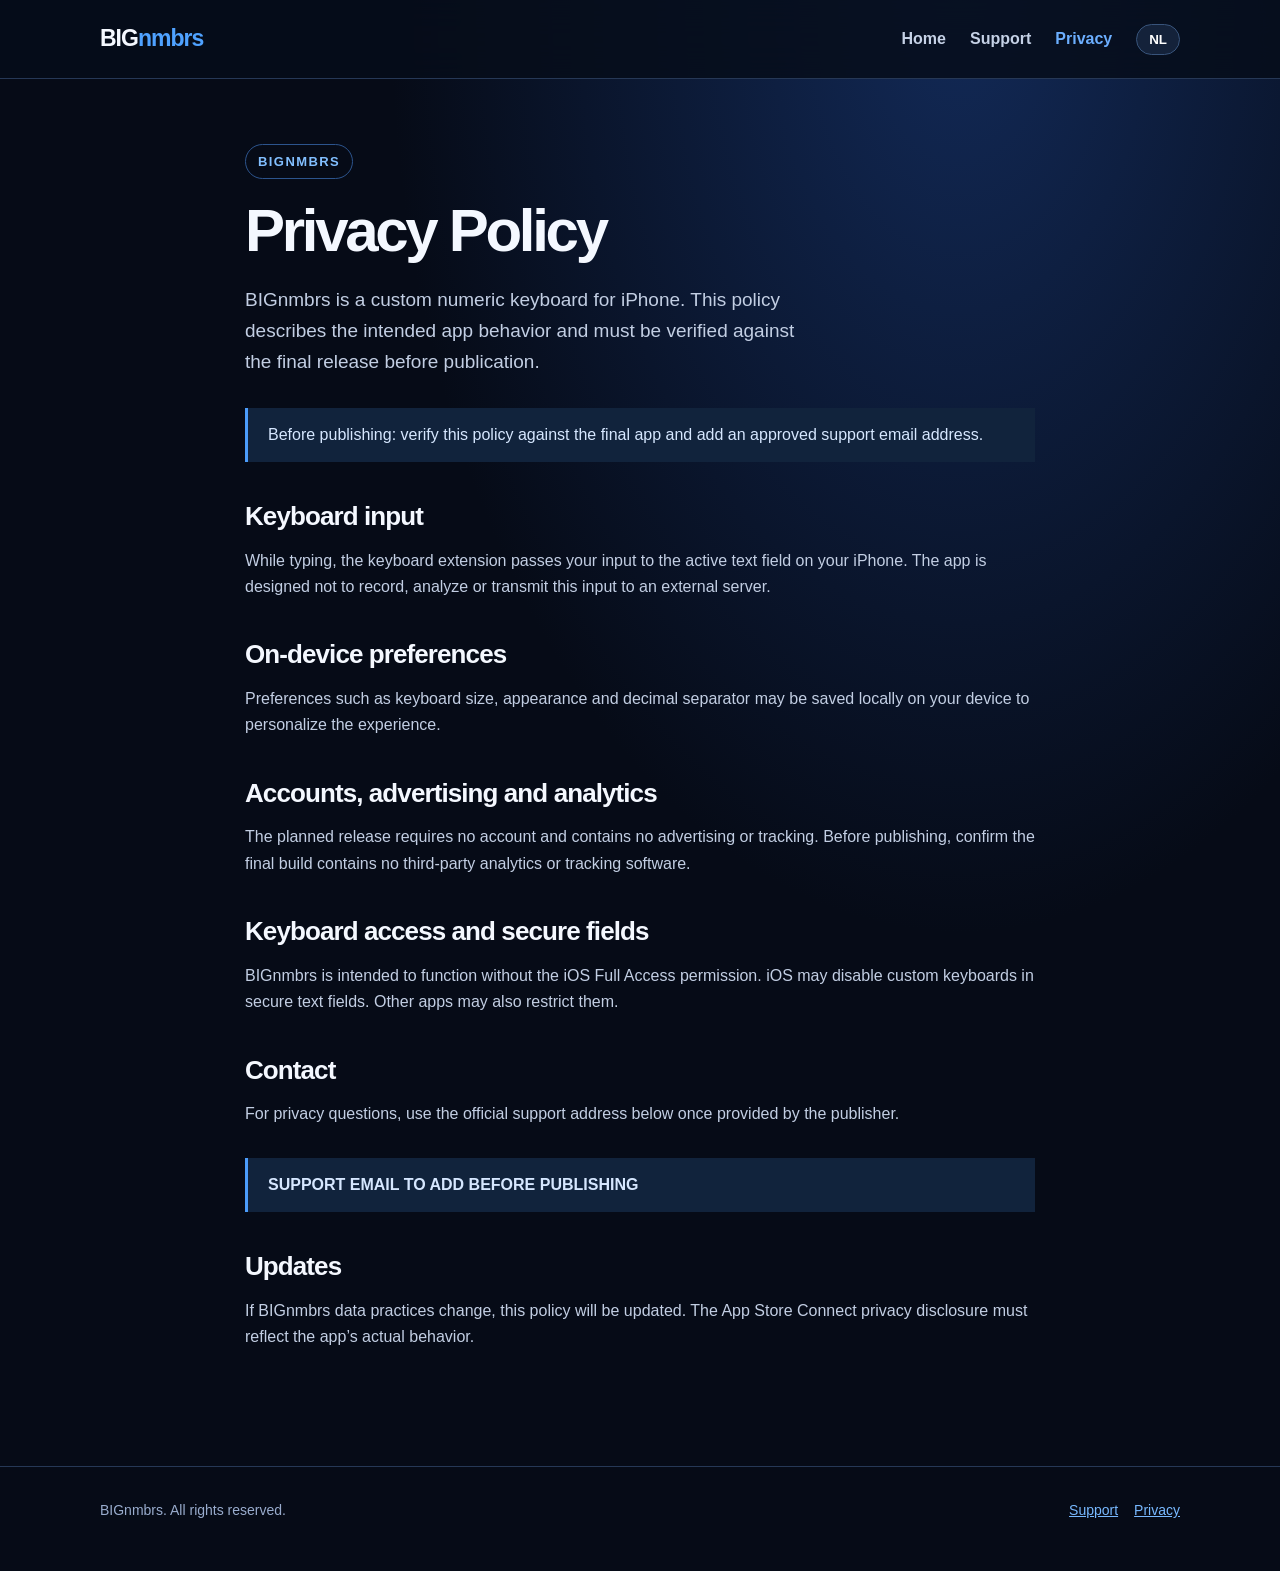
==== privacy.html @ b146156c "Add files via upload" ====
<!doctype html><html lang="en"><head><meta charset="utf-8"><meta name="viewport" content="width=device-width, initial-scale=1"><meta name="theme-color" content="#060b17"><title>Privacy Policy — BIGnmbrs</title><link rel="icon" href="assets/bignmbrs-logo.png"><link rel="stylesheet" href="style.css"><script src="i18n.js" defer></script></head><body><header><nav class="container nav"><a class="brand" href="index.html">BIG<span>nmbrs</span></a><div class="links"><a href="index.html" data-i18n="home">Home</a><a href="support.html" data-i18n="support">Support</a><a href="privacy.html" aria-current="page" data-i18n="privacy">Privacy</a><button class="lang" type="button" data-language-switch>NL</button></div></nav></header><main class="container page"><span class="eyebrow">BIGnmbrs</span><h1 data-i18n="ptitle">Privacy Policy</h1><p class="lead" data-i18n="pintro">BIGnmbrs is a custom numeric keyboard for iPhone. This policy describes the intended app behavior and must be verified against the final release before publication.</p><div class="notice" data-i18n="draft">Before publishing: verify this policy against the final app and add an approved support email address.</div><h2 data-i18n="p1">Keyboard input</h2><p data-i18n="p1p">While typing, the keyboard extension passes your input to the active text field on your iPhone. The app is designed not to record, analyze or transmit this input to an external server.</p><h2 data-i18n="p2">On-device preferences</h2><p data-i18n="p2p">Preferences such as keyboard size, appearance and decimal separator may be saved locally on your device to personalize the experience.</p><h2 data-i18n="p3">Accounts, advertising and analytics</h2><p data-i18n="p3p">The planned release requires no account and contains no advertising or tracking. Before publishing, confirm the final build contains no third-party analytics or tracking software.</p><h2 data-i18n="p4">Keyboard access and secure fields</h2><p data-i18n="p4p">BIGnmbrs is intended to function without the iOS Full Access permission. iOS may disable custom keyboards in secure text fields. Other apps may also restrict them.</p><h2 data-i18n="p5">Contact</h2><p data-i18n="p5p">For privacy questions, use the official support address below once provided by the publisher.</p><div class="notice"><strong>SUPPORT EMAIL TO ADD BEFORE PUBLISHING</strong></div><h2 data-i18n="p6">Updates</h2><p data-i18n="p6p">If BIGnmbrs data practices change, this policy will be updated. The App Store Connect privacy disclosure must reflect the app’s actual behavior.</p></main><footer><div class="container foot"><span data-i18n="copyright">BIGnmbrs. All rights reserved.</span><div><a href="support.html" data-i18n="support">Support</a><a href="privacy.html" data-i18n="privacy">Privacy</a></div></div></footer></body></html>
---- style.css ----
:root{color-scheme:dark;--bg:#060b17;--card:#0e1930;--text:#f4f8ff;--muted:#a5b4d1;--line:#263856;--blue:#298bff}*{box-sizing:border-box}html{scroll-behavior:smooth}body{margin:0;font:16px/1.65 -apple-system,BlinkMacSystemFont,"Segoe UI",sans-serif;color:var(--text);background:radial-gradient(ellipse at 75% 0%,#122956 0%,transparent 42%),var(--bg)}a{color:#78b9ff}a:focus-visible,button:focus-visible{outline:3px solid #a4daff;outline-offset:4px;border-radius:5px}.container{width:min(1080px,calc(100% - 42px));margin:auto}header{border-bottom:1px solid var(--line);background:#070e1ad9;position:sticky;top:0;z-index:3;backdrop-filter:blur(18px)}.nav{display:flex;justify-content:space-between;align-items:center;gap:18px;min-height:78px}.brand{color:var(--text);font-size:23px;font-weight:800;letter-spacing:-1px;text-decoration:none}.brand span{color:#4fa2ff}.links{display:flex;gap:24px;align-items:center}.links a{text-decoration:none;color:#c5d1e6;font-weight:600}.links a:hover,.links a[aria-current=page]{color:#6cafff}.lang{border:1px solid #38547b;background:#14223a;color:white;border-radius:30px;padding:7px 12px;font-weight:700;cursor:pointer}.hero{display:grid;grid-template-columns:1.15fr .85fr;align-items:center;gap:70px;padding:88px 0 100px}.eyebrow{display:inline-block;padding:6px 12px;border:1px solid #2c548d;border-radius:99px;color:#82bfff;font-size:13px;font-weight:750;letter-spacing:.11em;text-transform:uppercase}h1{font-size:clamp(45px,7vw,78px);line-height:1.07;letter-spacing:-.055em;margin:20px 0}h1 em{font-style:normal;color:#59a9ff}h2{font-size:clamp(26px,4vw,39px);line-height:1.14;letter-spacing:-.035em;margin:0 0 20px}h3{margin:0 0 8px;font-size:20px}.lead{font-size:19px;color:var(--muted);max-width:580px}.hero-icon{width:100%;max-width:390px;border-radius:25%;box-shadow:0 38px 130px #0b68ed25;display:block;margin:auto}.buttons{display:flex;gap:12px;flex-wrap:wrap;margin-top:30px}.btn{display:inline-block;text-decoration:none;background:#2178ef;color:white;font-weight:750;padding:12px 20px;border-radius:13px}.btn.secondary{background:#15243b;border:1px solid #36547d;color:#dceaff}.section{padding:42px 0 70px}.grid{display:grid;grid-template-columns:repeat(3,1fr);gap:16px}.panel{background:linear-gradient(145deg,#142540,#0c1628);border:1px solid var(--line);border-radius:20px;padding:25px}.panel p,.muted{color:var(--muted)}.number{color:#65b0ff;font-weight:800}.notice{border-left:3px solid #4b9cfb;padding:14px 20px;margin:30px 0;background:#11233c;color:#d6e7ff}.page{max-width:790px;padding:65px 0 100px}.page h1{font-size:clamp(40px,6vw,60px)}.page h2{font-size:26px;margin:40px 0 10px}.page p,.page li{color:#c2cee3}.page li{margin:9px 0}footer{border-top:1px solid var(--line);padding:32px 0 48px;color:#99accd;font-size:14px}.foot{display:flex;justify-content:space-between;gap:18px;flex-wrap:wrap}.foot a{margin-left:16px}.keyboard{background:#101c32;border:1px solid #36547e;border-radius:24px;width:min(330px,100%);padding:22px;margin:28px auto;box-shadow:0 18px 52px #0005}.keys{display:grid;grid-template-columns:repeat(3,1fr);gap:12px}.key{background:linear-gradient(155deg,#203d68,#122844);border:1px solid #2e71b9;color:white;border-radius:50%;aspect-ratio:1;display:grid;place-items:center;font-size:35px;font-weight:600;box-shadow:inset 0 1px #599af655}.key.blue{background:linear-gradient(145deg,#1688ff,#0554c7)}@media(max-width:720px){.hero{grid-template-columns:1fr;padding:50px 0;gap:20px}.hero-icon{max-width:230px}.grid{grid-template-columns:1fr}.nav{align-items:flex-start;padding:15px 0;flex-direction:column}.links{gap:13px;flex-wrap:wrap;font-size:14px}.page{padding-top:38px}}
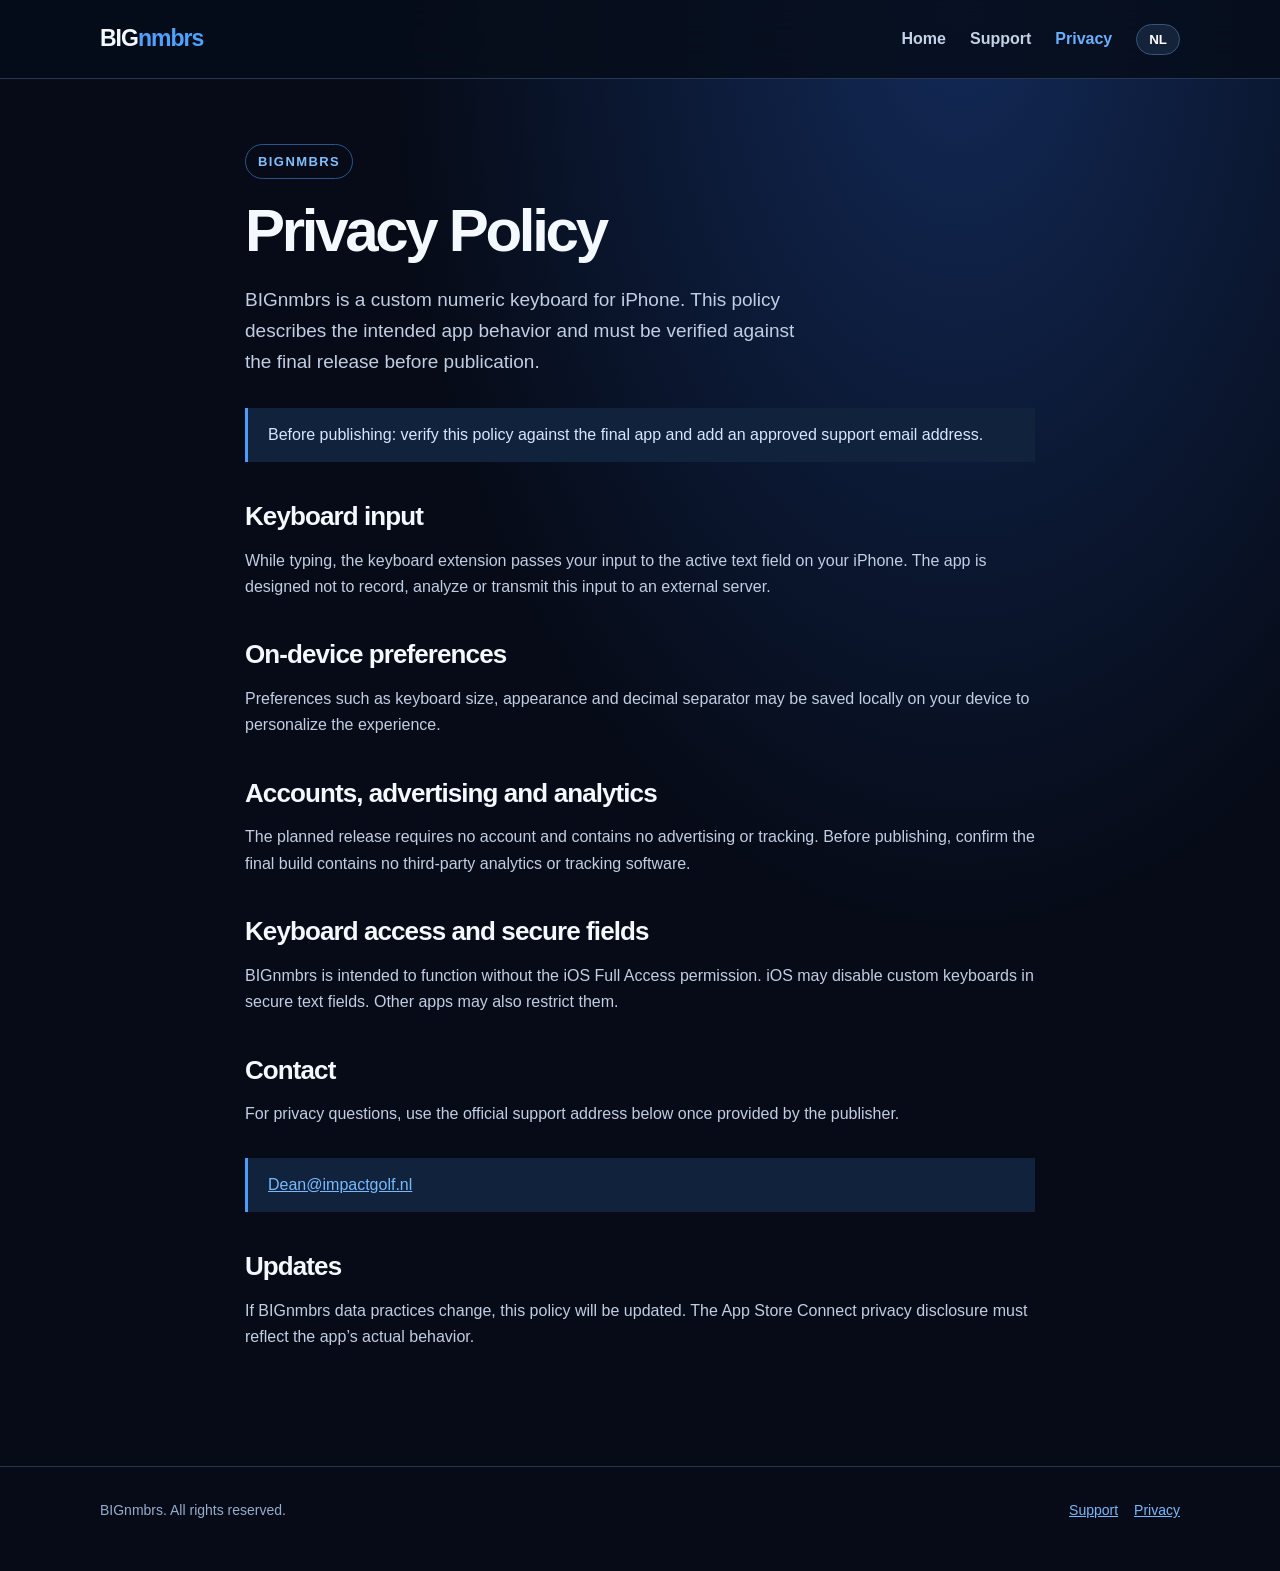
==== commit 01c183a9: "Add BIGnmbrs support contact email and update localized copy" ====
--- a/privacy.html
+++ b/privacy.html
@@ -1 +1 @@
-<!doctype html><html lang="en"><head><meta charset="utf-8"><meta name="viewport" content="width=device-width, initial-scale=1"><meta name="theme-color" content="#060b17"><title>Privacy Policy — BIGnmbrs</title><link rel="icon" href="assets/bignmbrs-logo.png"><link rel="stylesheet" href="style.css"><script src="i18n.js" defer></script></head><body><header><nav class="container nav"><a class="brand" href="index.html">BIG<span>nmbrs</span></a><div class="links"><a href="index.html" data-i18n="home">Home</a><a href="support.html" data-i18n="support">Support</a><a href="privacy.html" aria-current="page" data-i18n="privacy">Privacy</a><button class="lang" type="button" data-language-switch>NL</button></div></nav></header><main class="container page"><span class="eyebrow">BIGnmbrs</span><h1 data-i18n="ptitle">Privacy Policy</h1><p class="lead" data-i18n="pintro">BIGnmbrs is a custom numeric keyboard for iPhone. This policy describes the intended app behavior and must be verified against the final release before publication.</p><div class="notice" data-i18n="draft">Before publishing: verify this policy against the final app and add an approved support email address.</div><h2 data-i18n="p1">Keyboard input</h2><p data-i18n="p1p">While typing, the keyboard extension passes your input to the active text field on your iPhone. The app is designed not to record, analyze or transmit this input to an external server.</p><h2 data-i18n="p2">On-device preferences</h2><p data-i18n="p2p">Preferences such as keyboard size, appearance and decimal separator may be saved locally on your device to personalize the experience.</p><h2 data-i18n="p3">Accounts, advertising and analytics</h2><p data-i18n="p3p">The planned release requires no account and contains no advertising or tracking. Before publishing, confirm the final build contains no third-party analytics or tracking software.</p><h2 data-i18n="p4">Keyboard access and secure fields</h2><p data-i18n="p4p">BIGnmbrs is intended to function without the iOS Full Access permission. iOS may disable custom keyboards in secure text fields. Other apps may also restrict them.</p><h2 data-i18n="p5">Contact</h2><p data-i18n="p5p">For privacy questions, use the official support address below once provided by the publisher.</p><div class="notice"><strong>SUPPORT EMAIL TO ADD BEFORE PUBLISHING</strong></div><h2 data-i18n="p6">Updates</h2><p data-i18n="p6p">If BIGnmbrs data practices change, this policy will be updated. The App Store Connect privacy disclosure must reflect the app’s actual behavior.</p></main><footer><div class="container foot"><span data-i18n="copyright">BIGnmbrs. All rights reserved.</span><div><a href="support.html" data-i18n="support">Support</a><a href="privacy.html" data-i18n="privacy">Privacy</a></div></div></footer></body></html>
+<!doctype html><html lang="en"><head><meta charset="utf-8"><meta name="viewport" content="width=device-width, initial-scale=1"><meta name="theme-color" content="#060b17"><title>Privacy Policy — BIGnmbrs</title><link rel="icon" href="assets/bignmbrs-logo.png"><link rel="stylesheet" href="style.css"><script src="i18n.js" defer></script></head><body><header><nav class="container nav"><a class="brand" href="index.html">BIG<span>nmbrs</span></a><div class="links"><a href="index.html" data-i18n="home">Home</a><a href="support.html" data-i18n="support">Support</a><a href="privacy.html" aria-current="page" data-i18n="privacy">Privacy</a><button class="lang" type="button" data-language-switch>NL</button></div></nav></header><main class="container page"><span class="eyebrow">BIGnmbrs</span><h1 data-i18n="ptitle">Privacy Policy</h1><p class="lead" data-i18n="pintro">BIGnmbrs is a custom numeric keyboard for iPhone. This policy describes the intended app behavior and must be verified against the final release before publication.</p><div class="notice" data-i18n="draft">Before publishing: verify this policy against the final app and add an approved support email address.</div><h2 data-i18n="p1">Keyboard input</h2><p data-i18n="p1p">While typing, the keyboard extension passes your input to the active text field on your iPhone. The app is designed not to record, analyze or transmit this input to an external server.</p><h2 data-i18n="p2">On-device preferences</h2><p data-i18n="p2p">Preferences such as keyboard size, appearance and decimal separator may be saved locally on your device to personalize the experience.</p><h2 data-i18n="p3">Accounts, advertising and analytics</h2><p data-i18n="p3p">The planned release requires no account and contains no advertising or tracking. Before publishing, confirm the final build contains no third-party analytics or tracking software.</p><h2 data-i18n="p4">Keyboard access and secure fields</h2><p data-i18n="p4p">BIGnmbrs is intended to function without the iOS Full Access permission. iOS may disable custom keyboards in secure text fields. Other apps may also restrict them.</p><h2 data-i18n="p5">Contact</h2><p data-i18n="p5p">For privacy questions, use the official support address below once provided by the publisher.</p><div class="notice"><a href="mailto:Dean@impactgolf.nl">Dean@impactgolf.nl</a></div><h2 data-i18n="p6">Updates</h2><p data-i18n="p6p">If BIGnmbrs data practices change, this policy will be updated. The App Store Connect privacy disclosure must reflect the app’s actual behavior.</p></main><footer><div class="container foot"><span data-i18n="copyright">BIGnmbrs. All rights reserved.</span><div><a href="support.html" data-i18n="support">Support</a><a href="privacy.html" data-i18n="privacy">Privacy</a></div></div></footer></body></html>
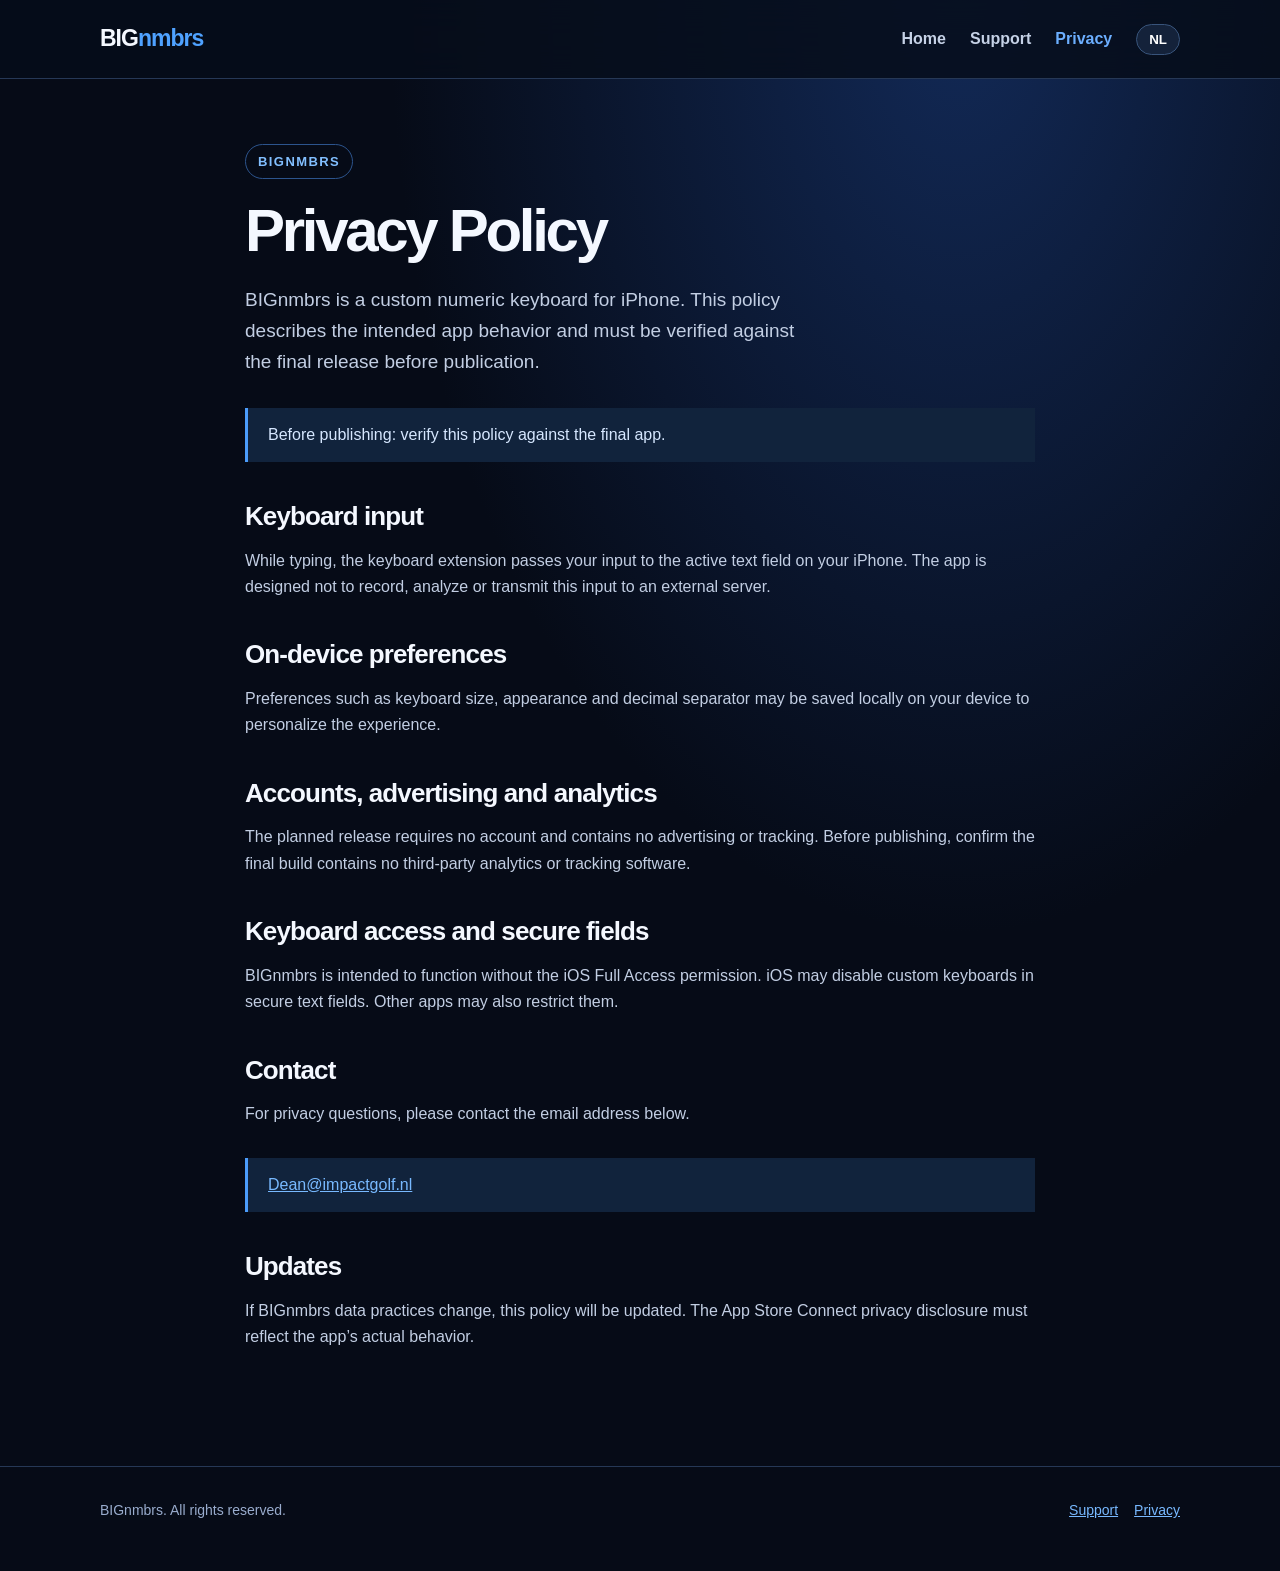
==== commit 19acacea: "Fix navigation targets and keep chosen language across pages" ====
--- a/privacy.html
+++ b/privacy.html
@@ -1 +1 @@
-<!doctype html><html lang="en"><head><meta charset="utf-8"><meta name="viewport" content="width=device-width, initial-scale=1"><meta name="theme-color" content="#060b17"><title>Privacy Policy — BIGnmbrs</title><link rel="icon" href="assets/bignmbrs-logo.png"><link rel="stylesheet" href="style.css"><script src="i18n.js" defer></script></head><body><header><nav class="container nav"><a class="brand" href="index.html">BIG<span>nmbrs</span></a><div class="links"><a href="index.html" data-i18n="home">Home</a><a href="support.html" data-i18n="support">Support</a><a href="privacy.html" aria-current="page" data-i18n="privacy">Privacy</a><button class="lang" type="button" data-language-switch>NL</button></div></nav></header><main class="container page"><span class="eyebrow">BIGnmbrs</span><h1 data-i18n="ptitle">Privacy Policy</h1><p class="lead" data-i18n="pintro">BIGnmbrs is a custom numeric keyboard for iPhone. This policy describes the intended app behavior and must be verified against the final release before publication.</p><div class="notice" data-i18n="draft">Before publishing: verify this policy against the final app and add an approved support email address.</div><h2 data-i18n="p1">Keyboard input</h2><p data-i18n="p1p">While typing, the keyboard extension passes your input to the active text field on your iPhone. The app is designed not to record, analyze or transmit this input to an external server.</p><h2 data-i18n="p2">On-device preferences</h2><p data-i18n="p2p">Preferences such as keyboard size, appearance and decimal separator may be saved locally on your device to personalize the experience.</p><h2 data-i18n="p3">Accounts, advertising and analytics</h2><p data-i18n="p3p">The planned release requires no account and contains no advertising or tracking. Before publishing, confirm the final build contains no third-party analytics or tracking software.</p><h2 data-i18n="p4">Keyboard access and secure fields</h2><p data-i18n="p4p">BIGnmbrs is intended to function without the iOS Full Access permission. iOS may disable custom keyboards in secure text fields. Other apps may also restrict them.</p><h2 data-i18n="p5">Contact</h2><p data-i18n="p5p">For privacy questions, use the official support address below once provided by the publisher.</p><div class="notice"><a href="mailto:Dean@impactgolf.nl">Dean@impactgolf.nl</a></div><h2 data-i18n="p6">Updates</h2><p data-i18n="p6p">If BIGnmbrs data practices change, this policy will be updated. The App Store Connect privacy disclosure must reflect the app’s actual behavior.</p></main><footer><div class="container foot"><span data-i18n="copyright">BIGnmbrs. All rights reserved.</span><div><a href="support.html" data-i18n="support">Support</a><a href="privacy.html" data-i18n="privacy">Privacy</a></div></div></footer></body></html>
+<!doctype html><html lang="en"><head><meta charset="utf-8"><meta name="viewport" content="width=device-width, initial-scale=1"><meta name="theme-color" content="#060b17"><title>Privacy Policy — BIGnmbrs</title><link rel="icon" href="assets/bignmbrs-logo.png"><link rel="stylesheet" href="style.css"><script src="i18n.js" defer></script></head><body><header><nav class="container nav"><a class="brand" href="/bignmbrs-site/index.html">BIG<span>nmbrs</span></a><div class="links"><a href="/bignmbrs-site/index.html" data-i18n="home">Home</a><a href="/bignmbrs-site/support.html" data-i18n="support">Support</a><a href="/bignmbrs-site/privacy.html" aria-current="page" data-i18n="privacy">Privacy</a><button class="lang" type="button" data-language-switch>NL</button></div></nav></header><main class="container page"><span class="eyebrow">BIGnmbrs</span><h1 data-i18n="ptitle">Privacy Policy</h1><p class="lead" data-i18n="pintro">BIGnmbrs is a custom numeric keyboard for iPhone. This policy describes the intended app behavior and must be verified against the final release before publication.</p><div class="notice" data-i18n="draft">Before publishing: verify this policy against the final app and add an approved support email address.</div><h2 data-i18n="p1">Keyboard input</h2><p data-i18n="p1p">While typing, the keyboard extension passes your input to the active text field on your iPhone. The app is designed not to record, analyze or transmit this input to an external server.</p><h2 data-i18n="p2">On-device preferences</h2><p data-i18n="p2p">Preferences such as keyboard size, appearance and decimal separator may be saved locally on your device to personalize the experience.</p><h2 data-i18n="p3">Accounts, advertising and analytics</h2><p data-i18n="p3p">The planned release requires no account and contains no advertising or tracking. Before publishing, confirm the final build contains no third-party analytics or tracking software.</p><h2 data-i18n="p4">Keyboard access and secure fields</h2><p data-i18n="p4p">BIGnmbrs is intended to function without the iOS Full Access permission. iOS may disable custom keyboards in secure text fields. Other apps may also restrict them.</p><h2 data-i18n="p5">Contact</h2><p data-i18n="p5p">For privacy questions, use the official support address below once provided by the publisher.</p><div class="notice"><a href="mailto:Dean@impactgolf.nl">Dean@impactgolf.nl</a></div><h2 data-i18n="p6">Updates</h2><p data-i18n="p6p">If BIGnmbrs data practices change, this policy will be updated. The App Store Connect privacy disclosure must reflect the app’s actual behavior.</p></main><footer><div class="container foot"><span data-i18n="copyright">BIGnmbrs. All rights reserved.</span><div><a href="/bignmbrs-site/support.html" data-i18n="support">Support</a><a href="/bignmbrs-site/privacy.html" data-i18n="privacy">Privacy</a></div></div></footer></body></html>
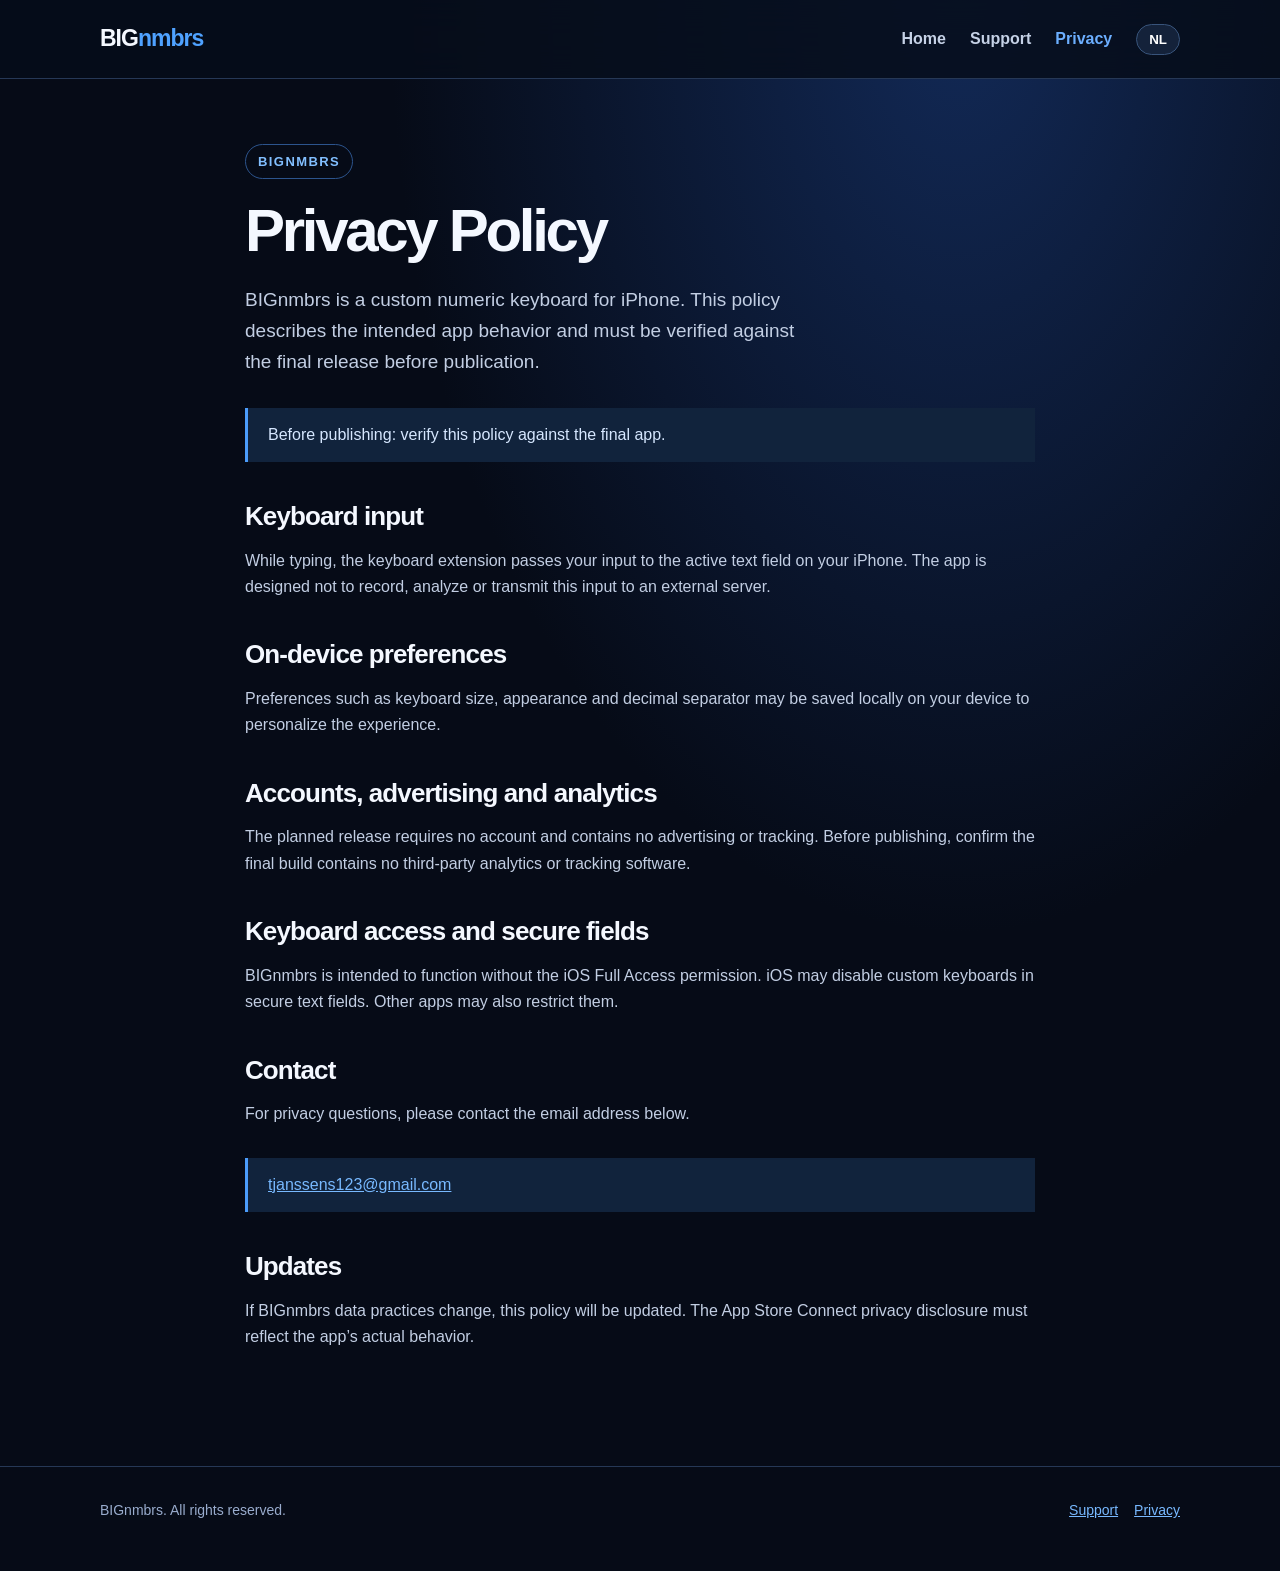
==== commit 829cbd3c: "Update public support contact email" ====
--- a/privacy.html
+++ b/privacy.html
@@ -1 +1 @@
-<!doctype html><html lang="en"><head><meta charset="utf-8"><meta name="viewport" content="width=device-width, initial-scale=1"><meta name="theme-color" content="#060b17"><title>Privacy Policy — BIGnmbrs</title><link rel="icon" href="assets/bignmbrs-logo.png"><link rel="stylesheet" href="style.css"><script src="i18n.js" defer></script></head><body><header><nav class="container nav"><a class="brand" href="/bignmbrs-site/index.html">BIG<span>nmbrs</span></a><div class="links"><a href="/bignmbrs-site/index.html" data-i18n="home">Home</a><a href="/bignmbrs-site/support.html" data-i18n="support">Support</a><a href="/bignmbrs-site/privacy.html" aria-current="page" data-i18n="privacy">Privacy</a><button class="lang" type="button" data-language-switch>NL</button></div></nav></header><main class="container page"><span class="eyebrow">BIGnmbrs</span><h1 data-i18n="ptitle">Privacy Policy</h1><p class="lead" data-i18n="pintro">BIGnmbrs is a custom numeric keyboard for iPhone. This policy describes the intended app behavior and must be verified against the final release before publication.</p><div class="notice" data-i18n="draft">Before publishing: verify this policy against the final app and add an approved support email address.</div><h2 data-i18n="p1">Keyboard input</h2><p data-i18n="p1p">While typing, the keyboard extension passes your input to the active text field on your iPhone. The app is designed not to record, analyze or transmit this input to an external server.</p><h2 data-i18n="p2">On-device preferences</h2><p data-i18n="p2p">Preferences such as keyboard size, appearance and decimal separator may be saved locally on your device to personalize the experience.</p><h2 data-i18n="p3">Accounts, advertising and analytics</h2><p data-i18n="p3p">The planned release requires no account and contains no advertising or tracking. Before publishing, confirm the final build contains no third-party analytics or tracking software.</p><h2 data-i18n="p4">Keyboard access and secure fields</h2><p data-i18n="p4p">BIGnmbrs is intended to function without the iOS Full Access permission. iOS may disable custom keyboards in secure text fields. Other apps may also restrict them.</p><h2 data-i18n="p5">Contact</h2><p data-i18n="p5p">For privacy questions, use the official support address below once provided by the publisher.</p><div class="notice"><a href="mailto:Dean@impactgolf.nl">Dean@impactgolf.nl</a></div><h2 data-i18n="p6">Updates</h2><p data-i18n="p6p">If BIGnmbrs data practices change, this policy will be updated. The App Store Connect privacy disclosure must reflect the app’s actual behavior.</p></main><footer><div class="container foot"><span data-i18n="copyright">BIGnmbrs. All rights reserved.</span><div><a href="/bignmbrs-site/support.html" data-i18n="support">Support</a><a href="/bignmbrs-site/privacy.html" data-i18n="privacy">Privacy</a></div></div></footer></body></html>
+<!doctype html><html lang="en"><head><meta charset="utf-8"><meta name="viewport" content="width=device-width, initial-scale=1"><meta name="theme-color" content="#060b17"><title>Privacy Policy — BIGnmbrs</title><link rel="icon" href="assets/bignmbrs-logo.png"><link rel="stylesheet" href="style.css"><script src="i18n.js" defer></script></head><body><header><nav class="container nav"><a class="brand" href="/bignmbrs-site/index.html">BIG<span>nmbrs</span></a><div class="links"><a href="/bignmbrs-site/index.html" data-i18n="home">Home</a><a href="/bignmbrs-site/support.html" data-i18n="support">Support</a><a href="/bignmbrs-site/privacy.html" aria-current="page" data-i18n="privacy">Privacy</a><button class="lang" type="button" data-language-switch>NL</button></div></nav></header><main class="container page"><span class="eyebrow">BIGnmbrs</span><h1 data-i18n="ptitle">Privacy Policy</h1><p class="lead" data-i18n="pintro">BIGnmbrs is a custom numeric keyboard for iPhone. This policy describes the intended app behavior and must be verified against the final release before publication.</p><div class="notice" data-i18n="draft">Before publishing: verify this policy against the final app and add an approved support email address.</div><h2 data-i18n="p1">Keyboard input</h2><p data-i18n="p1p">While typing, the keyboard extension passes your input to the active text field on your iPhone. The app is designed not to record, analyze or transmit this input to an external server.</p><h2 data-i18n="p2">On-device preferences</h2><p data-i18n="p2p">Preferences such as keyboard size, appearance and decimal separator may be saved locally on your device to personalize the experience.</p><h2 data-i18n="p3">Accounts, advertising and analytics</h2><p data-i18n="p3p">The planned release requires no account and contains no advertising or tracking. Before publishing, confirm the final build contains no third-party analytics or tracking software.</p><h2 data-i18n="p4">Keyboard access and secure fields</h2><p data-i18n="p4p">BIGnmbrs is intended to function without the iOS Full Access permission. iOS may disable custom keyboards in secure text fields. Other apps may also restrict them.</p><h2 data-i18n="p5">Contact</h2><p data-i18n="p5p">For privacy questions, use the official support address below once provided by the publisher.</p><div class="notice"><a href="mailto:tjanssens123@gmail.com">tjanssens123@gmail.com</a></div><h2 data-i18n="p6">Updates</h2><p data-i18n="p6p">If BIGnmbrs data practices change, this policy will be updated. The App Store Connect privacy disclosure must reflect the app’s actual behavior.</p></main><footer><div class="container foot"><span data-i18n="copyright">BIGnmbrs. All rights reserved.</span><div><a href="/bignmbrs-site/support.html" data-i18n="support">Support</a><a href="/bignmbrs-site/privacy.html" data-i18n="privacy">Privacy</a></div></div></footer></body></html>
